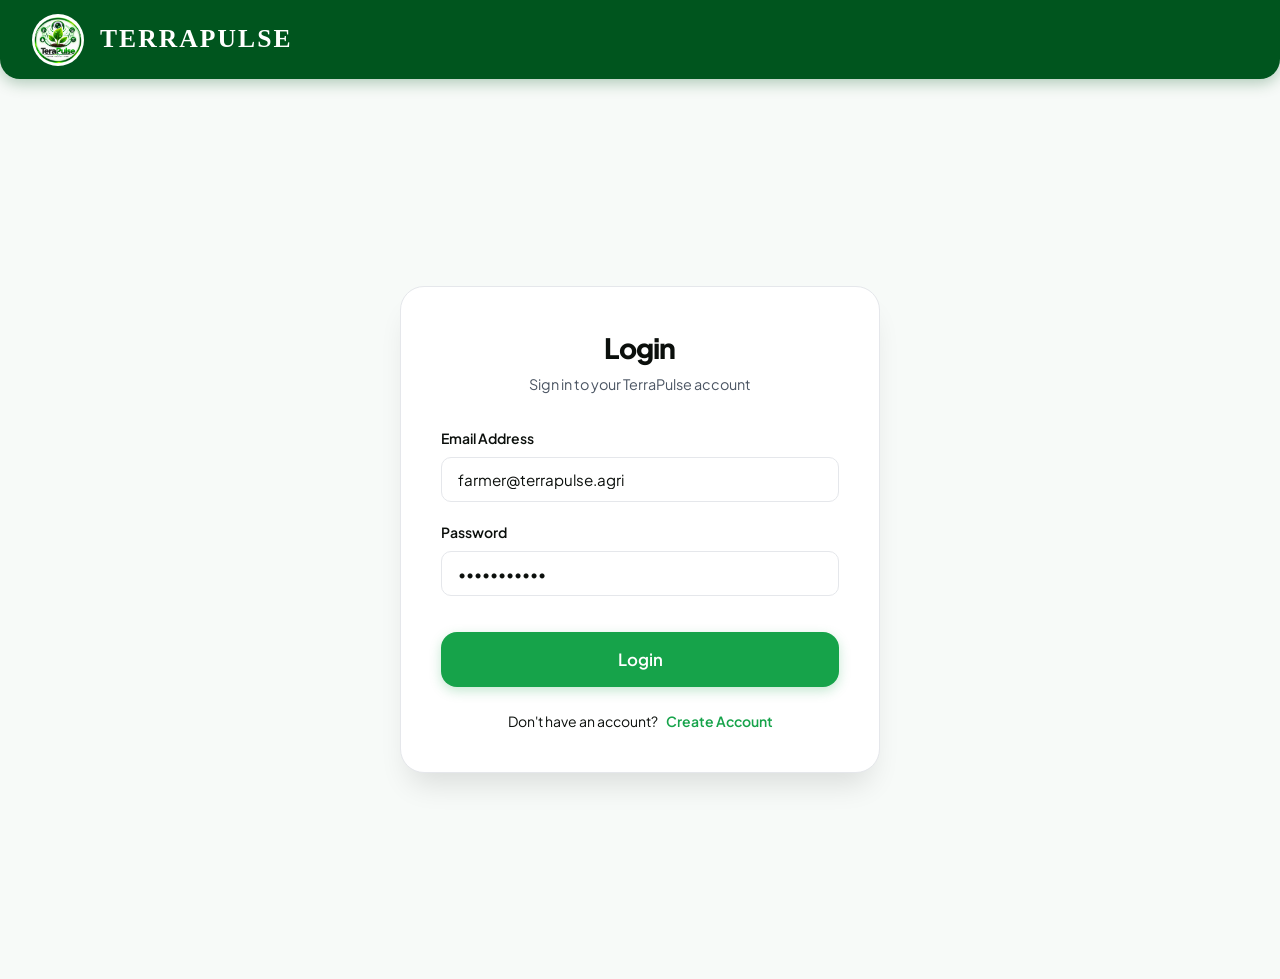
==== login.html @ d1101be7 "first commit - TerraPulse Smart Plant Health Monitoring" ====
<!DOCTYPE html>
<html lang="en">
<head>
  <meta charset="UTF-8">
  <meta name="viewport" content="width=device-width, initial-scale=1.0">
  <title>Login — TerraPulse 🌱</title>
  <link rel="stylesheet" href="css/variables.css">
  <link rel="stylesheet" href="css/global.css">
  <link rel="stylesheet" href="css/navbar.css">
  <link rel="stylesheet" href="css/auth.css">
  <link rel="stylesheet" href="css/responsive.css">
</head>
<body data-page="login">

  <!-- Header Banner -->
  <header class="app-header-banner">
    <a href="index.html" class="brand-wrapper">
      <img src="assets/logo.png" alt="TerraPulse Logo" class="brand-logo-img">
      <span class="brand-name-text">TERRAPULSE</span>
    </a>
  </header>

  <div class="auth-page">
    <div class="auth-card">
      <div class="auth-header">
        <h1 class="auth-title">Login</h1>
        <p class="auth-subtitle">Sign in to your TerraPulse account</p>
      </div>

      <form id="login-form" class="auth-form">
        <div class="form-group">
          <label for="email" class="form-label">Email Address</label>
          <input type="email" id="email" class="form-input" placeholder="farmer@terrapulse.agri" value="farmer@terrapulse.agri" required>
        </div>

        <div class="form-group">
          <label for="password" class="form-label">Password</label>
          <input type="password" id="password" class="form-input" placeholder="••••••••" value="password123" required>
        </div>

        <button type="submit" class="btn btn-primary btn-lg" style="width: 100%; margin-top: 1rem;">
          Login
        </button>

        <div class="auth-footer-links" style="justify-content: center; gap: 0.5rem; margin-top: 1.5rem;">
          <span>Don't have an account?</span>
          <a href="register.html" class="auth-link">Create Account</a>
        </div>
      </form>
    </div>
  </div>

  <script type="module" src="js/app.js"></script>
</body>
</html>
---- css/variables.css ----
/* TerraPulse - Design System Variables */

:root {
  /* Brand Color Palette */
  --color-primary: #16a34a;
  --color-primary-hover: #15803d;
  --color-primary-dark: #166534;
  --color-primary-light: #dcfce7;
  --color-primary-accent: #22c55e;
  --color-primary-glow: rgba(34, 197, 94, 0.25);

  /* Secondary & Neutral Colors */
  --color-white: #ffffff;
  --color-bg-light: #f7faf8;
  --color-surface-light: #ffffff;
  --color-surface-card: #ffffff;
  --color-border-light: #e5e7eb;
  --color-border-subtle: #f3f4f6;

  /* Typography & Text */
  --color-text-main: #0b0f0c;
  --color-text-secondary: #4b5563;
  --color-text-muted: #6b7280;
  --color-text-inverse: #ffffff;

  /* Status Colors */
  --color-status-good: #16a34a;
  --color-status-good-bg: #dcfce7;
  --color-status-good-border: #bbf7d0;

  --color-status-warning: #eab308;
  --color-status-warning-dark: #ca8a04;
  --color-status-warning-bg: #fef9c3;
  --color-status-warning-border: #fef08a;

  --color-status-critical: #ef4444;
  --color-status-critical-dark: #dc2626;
  --color-status-critical-bg: #fee2e2;
  --color-status-critical-border: #fecaca;

  /* Dark Theme Palette Overrides */
  --color-bg-dark: #0b0f0c;
  --color-surface-dark: #111814;
  --color-card-dark: #16201b;
  --color-border-dark: #223329;
  --color-text-dark-main: #f3f4f6;
  --color-text-dark-secondary: #9ca3af;

  /* Fonts */
  --font-family-base: 'Plus Jakarta Sans', 'Inter', -apple-system, BlinkMacSystemFont, 'Segoe UI', Roboto, sans-serif;
  --font-family-mono: 'JetBrains Mono', monospace;

  /* Elevation & Shadows */
  --shadow-sm: 0 1px 2px 0 rgba(0, 0, 0, 0.05);
  --shadow-md: 0 4px 6px -1px rgba(0, 0, 0, 0.07), 0 2px 4px -1px rgba(0, 0, 0, 0.04);
  --shadow-lg: 0 10px 25px -5px rgba(0, 0, 0, 0.08), 0 8px 10px -6px rgba(0, 0, 0, 0.04);
  --shadow-xl: 0 20px 30px -10px rgba(0, 0, 0, 0.12);
  --shadow-glow: 0 0 20px rgba(34, 197, 94, 0.3);

  /* Radius */
  --radius-sm: 6px;
  --radius-md: 10px;
  --radius-lg: 16px;
  --radius-xl: 24px;
  --radius-full: 9999px;

  /* Transitions */
  --transition-fast: 0.15s ease;
  --transition-normal: 0.25s cubic-bezier(0.4, 0, 0.2, 1);
  --transition-smooth: 0.35s cubic-bezier(0.16, 1, 0.3, 1);

  /* Layout dimensions */
  --sidebar-width: 260px;
  --navbar-height: 72px;
}

/* Dark Mode Theme Class */
[data-theme="dark"] {
  --color-bg-light: #0b0f0c;
  --color-surface-light: #111814;
  --color-surface-card: #16201b;
  --color-border-light: #223329;
  --color-border-subtle: #1c2b23;
  --color-text-main: #f3f4f6;
  --color-text-secondary: #9ca3af;
  --color-text-muted: #6b7280;
  --shadow-md: 0 4px 12px rgba(0, 0, 0, 0.4);
  --shadow-lg: 0 10px 30px rgba(0, 0, 0, 0.6);
}
---- css/global.css ----
/* TerraPulse Global Styles */
@import url('https://fonts.googleapis.com/css2?family=Plus+Jakarta+Sans:wght@300;400;500;600;700;800&display=swap');

*, *::before, *::after {
  box-sizing: border-box;
  margin: 0;
  padding: 0;
}

html, body {
  font-family: var(--font-family-base);
  background-color: var(--color-bg-light);
  color: var(--color-text-main);
  line-height: 1.5;
  -webkit-font-smoothing: antialiased;
  -moz-osx-font-smoothing: grayscale;
  min-height: 100vh;
  transition: background-color var(--transition-normal), color var(--transition-normal);
}

a {
  color: inherit;
  text-decoration: none;
}

button, input, select, textarea {
  font-family: inherit;
  font-size: inherit;
}

/* Page Layout Wrappers */
.app-container {
  display: flex;
  min-height: 100vh;
}

.main-content {
  flex: 1;
  margin-left: var(--sidebar-width);
  padding: 2rem;
  min-height: 100vh;
  display: flex;
  flex-direction: column;
  gap: 2rem;
  transition: margin-left var(--transition-smooth);
}

.page-header {
  display: flex;
  justify-content: space-between;
  align-items: center;
  flex-wrap: wrap;
  gap: 1rem;
}

.page-title {
  font-size: 1.875rem;
  font-weight: 800;
  color: var(--color-text-main);
  letter-spacing: -0.025em;
  display: flex;
  align-items: center;
  gap: 0.75rem;
}

.page-subtitle {
  font-size: 0.95rem;
  color: var(--color-text-secondary);
  margin-top: 0.25rem;
}

/* Standard Card Container */
.card {
  background-color: var(--color-surface-card);
  border: 1px solid var(--color-border-light);
  border-radius: var(--radius-lg);
  padding: 1.5rem;
  box-shadow: var(--shadow-md);
  transition: transform var(--transition-fast), box-shadow var(--transition-fast), border-color var(--transition-fast);
}

.card:hover {
  box-shadow: var(--shadow-lg);
}

.card-title {
  font-size: 1.15rem;
  font-weight: 700;
  color: var(--color-text-main);
  margin-bottom: 1rem;
  display: flex;
  align-items: center;
  gap: 0.5rem;
}

/* Button UI Components */
.btn {
  display: inline-flex;
  align-items: center;
  justify-content: center;
  gap: 0.5rem;
  padding: 0.75rem 1.5rem;
  font-size: 0.95rem;
  font-weight: 600;
  border-radius: var(--radius-md);
  border: 1px solid transparent;
  cursor: pointer;
  transition: all var(--transition-fast);
  user-select: none;
}

.btn-primary {
  background-color: var(--color-primary);
  color: var(--color-white);
  box-shadow: 0 4px 12px rgba(22, 163, 74, 0.25);
}

.btn-primary:hover {
  background-color: var(--color-primary-hover);
  box-shadow: 0 6px 16px rgba(22, 163, 74, 0.35);
  transform: translateY(-1px);
}

.btn-secondary {
  background-color: var(--color-surface-card);
  border-color: var(--color-border-light);
  color: var(--color-text-main);
}

.btn-secondary:hover {
  background-color: var(--color-primary-light);
  border-color: var(--color-primary-accent);
  color: var(--color-primary-dark);
}

.btn-outline {
  background-color: transparent;
  border: 1.5px solid var(--color-primary);
  color: var(--color-primary);
}

.btn-outline:hover {
  background-color: var(--color-primary);
  color: var(--color-white);
}

.btn-danger {
  background-color: var(--color-status-critical);
  color: var(--color-white);
}

.btn-danger:hover {
  background-color: var(--color-status-critical-dark);
}

.btn-sm {
  padding: 0.5rem 1rem;
  font-size: 0.85rem;
  border-radius: var(--radius-sm);
}

.btn-lg {
  padding: 1rem 2rem;
  font-size: 1.05rem;
  border-radius: var(--radius-lg);
}

/* Status Badges */
.badge {
  display: inline-flex;
  align-items: center;
  gap: 0.375rem;
  padding: 0.25rem 0.75rem;
  font-size: 0.75rem;
  font-weight: 700;
  border-radius: var(--radius-full);
  text-transform: uppercase;
  letter-spacing: 0.05em;
}

.badge-good {
  background-color: var(--color-status-good-bg);
  color: var(--color-status-good);
  border: 1px solid var(--color-status-good-border);
}

.badge-warning {
  background-color: var(--color-status-warning-bg);
  color: var(--color-status-warning-dark);
  border: 1px solid var(--color-status-warning-border);
}

.badge-critical {
  background-color: var(--color-status-critical-bg);
  color: var(--color-status-critical-dark);
  border: 1px solid var(--color-status-critical-border);
}

/* Pulse Dot */
.pulse-dot {
  width: 8px;
  height: 8px;
  border-radius: 50%;
  background-color: var(--color-status-good);
  box-shadow: 0 0 0 rgba(34, 197, 94, 0.4);
  animation: pulse-ring 1.8s infinite;
}

@keyframes pulse-ring {
  0% {
    box-shadow: 0 0 0 0 rgba(34, 197, 94, 0.7);
  }
  70% {
    box-shadow: 0 0 0 8px rgba(34, 197, 94, 0);
  }
  100% {
    box-shadow: 0 0 0 0 rgba(34, 197, 94, 0);
  }
}

/* Form Styling */
.form-group {
  display: flex;
  flex-direction: column;
  gap: 0.5rem;
  margin-bottom: 1.25rem;
}

.form-label {
  font-size: 0.875rem;
  font-weight: 600;
  color: var(--color-text-main);
}

.form-input {
  width: 100%;
  padding: 0.75rem 1rem;
  font-size: 0.95rem;
  background-color: var(--color-surface-card);
  border: 1px solid var(--color-border-light);
  border-radius: var(--radius-md);
  color: var(--color-text-main);
  outline: none;
  transition: border-color var(--transition-fast), box-shadow var(--transition-fast);
}

.form-input:focus {
  border-color: var(--color-primary);
  box-shadow: 0 0 0 3px var(--color-primary-glow);
}

/* Toast Notifications Container */
#toast-container {
  position: fixed;
  bottom: 2rem;
  right: 2rem;
  display: flex;
  flex-direction: column;
  gap: 0.75rem;
  z-index: 9999;
  pointer-events: none;
}

.toast {
  pointer-events: auto;
  min-width: 300px;
  max-width: 450px;
  background-color: var(--color-surface-card);
  border: 1px solid var(--color-border-light);
  border-left: 4px solid var(--color-primary);
  padding: 1rem 1.25rem;
  border-radius: var(--radius-md);
  box-shadow: var(--shadow-xl);
  display: flex;
  align-items: center;
  gap: 0.75rem;
  animation: slide-in-right 0.3s ease-out forwards;
}

.toast-success { border-left-color: var(--color-primary); }
.toast-warning { border-left-color: var(--color-status-warning); }
.toast-error { border-left-color: var(--color-status-critical); }

@keyframes slide-in-right {
  from { transform: translateX(100%); opacity: 0; }
  to { transform: translateX(0); opacity: 1; }
}

/* Utility Animations */
.animate-spin {
  animation: spin 1s linear infinite;
}

@keyframes spin {
  from { transform: rotate(0deg); }
  to { transform: rotate(360deg); }
}
---- css/navbar.css ----
/* TerraPulse Navigation Bar (Ref Images 1-4 Alignment) */

.app-header-banner {
  background-color: #00551e;
  padding: 0.85rem 2rem;
  display: flex;
  align-items: center;
  justify-content: space-between;
  border-bottom-left-radius: 20px;
  border-bottom-right-radius: 20px;
  box-shadow: 0 4px 15px rgba(0, 85, 30, 0.3);
  position: sticky;
  top: 0;
  z-index: 1000;
}

.brand-wrapper {
  display: flex;
  align-items: center;
  gap: 1rem;
}

.brand-logo-img {
  width: 52px;
  height: 52px;
  object-fit: contain;
  border-radius: 50%;
  background: white;
  padding: 2px;
}

.brand-name-text {
  font-family: 'Georgia', 'Times New Roman', serif;
  font-size: 1.6rem;
  font-weight: 800;
  color: #ffffff;
  letter-spacing: 0.08em;
  text-transform: uppercase;
}

.app-nav-links {
  display: flex;
  align-items: center;
  gap: 2.5rem;
  list-style: none;
}

.app-nav-link {
  font-size: 0.95rem;
  font-weight: 800;
  color: #ffffff;
  text-transform: uppercase;
  letter-spacing: 0.06em;
  transition: opacity 0.2s ease;
}

.app-nav-link:hover, .app-nav-link.active {
  opacity: 0.85;
  text-decoration: underline;
  text-underline-offset: 4px;
}

.user-avatar-circle {
  width: 48px;
  height: 48px;
  border-radius: 50%;
  background-color: #d1d5db;
  color: #374151;
  font-size: 1.4rem;
  font-weight: 800;
  display: flex;
  align-items: center;
  justify-content: center;
  box-shadow: inset 0 2px 4px rgba(0,0,0,0.1);
  text-transform: uppercase;
}
---- css/auth.css ----
/* TerraPulse Authentication Pages CSS */

.auth-page {
  min-height: 100vh;
  display: flex;
  align-items: center;
  justify-content: center;
  background-color: var(--color-bg-light);
  padding: 2rem 1rem;
}

.auth-card {
  width: 100%;
  max-width: 480px;
  background-color: var(--color-surface-card);
  border: 1px solid var(--color-border-light);
  border-radius: var(--radius-xl);
  padding: 2.5rem;
  box-shadow: var(--shadow-xl);
}

.auth-header {
  text-align: center;
  margin-bottom: 2rem;
}

.auth-logo {
  height: 48px;
  width: auto;
  margin-bottom: 1rem;
}

.auth-title {
  font-size: 1.75rem;
  font-weight: 800;
  color: var(--color-text-main);
  letter-spacing: -0.025em;
}

.auth-subtitle {
  font-size: 0.9rem;
  color: var(--color-text-secondary);
  margin-top: 0.35rem;
}

.auth-form {
  display: flex;
  flex-direction: column;
}

.auth-footer-links {
  display: flex;
  align-items: center;
  justify-content: space-between;
  margin-top: 1.5rem;
  font-size: 0.875rem;
}

.auth-link {
  color: var(--color-primary);
  font-weight: 600;
  transition: color var(--transition-fast);
}

.auth-link:hover {
  color: var(--color-primary-hover);
  text-decoration: underline;
}

/* Password Strength Indicator */
.password-strength-bar {
  height: 4px;
  background-color: var(--color-border-light);
  border-radius: var(--radius-full);
  margin-top: 0.5rem;
  overflow: hidden;
}

.password-strength-fill {
  height: 100%;
  width: 0%;
  transition: width 0.3s ease, background-color 0.3s ease;
}

.strength-weak { width: 33%; background-color: var(--color-status-critical); }
.strength-medium { width: 66%; background-color: var(--color-status-warning); }
.strength-strong { width: 100%; background-color: var(--color-status-good); }

.strength-label {
  font-size: 0.75rem;
  color: var(--color-text-muted);
  margin-top: 0.25rem;
}

.checkbox-group {
  display: flex;
  align-items: center;
  gap: 0.5rem;
  font-size: 0.875rem;
  color: var(--color-text-secondary);
}

.checkbox-group input[type="checkbox"] {
  accent-color: var(--color-primary);
  width: 16px;
  height: 16px;
}
---- css/responsive.css ----
/* TerraPulse Responsive Media Queries */

@media (max-width: 1024px) {
  .hero-section {
    grid-template-columns: 1fr;
    text-align: center;
    gap: 3rem;
  }

  .hero-subtitle {
    margin-left: auto;
    margin-right: auto;
  }

  .hero-buttons {
    justify-content: center;
  }

  .disease-result-layout {
    grid-template-columns: 1fr;
  }

  .charts-grid {
    grid-template-columns: 1fr;
  }

  .health-overview-card {
    grid-template-columns: 1fr;
  }
}

@media (max-width: 768px) {
  .app-sidebar {
    display: none; /* Hidden on mobile, replaced by bottom bar */
  }

  .main-content {
    margin-left: 0;
    padding: 1.25rem;
    padding-bottom: 5rem; /* Clearance for bottom nav bar */
  }

  .mobile-bottom-nav {
    display: flex;
  }

  .public-navbar .nav-menu {
    display: none; /* Simple mobile header */
  }

  .hero-title {
    font-size: 2.25rem;
  }

  .footer-content {
    grid-template-columns: 1fr;
    gap: 2rem;
  }

  .page-header {
    flex-direction: column;
    align-items: flex-start;
  }

  .monitoring-grid {
    grid-template-columns: 1fr;
  }
}
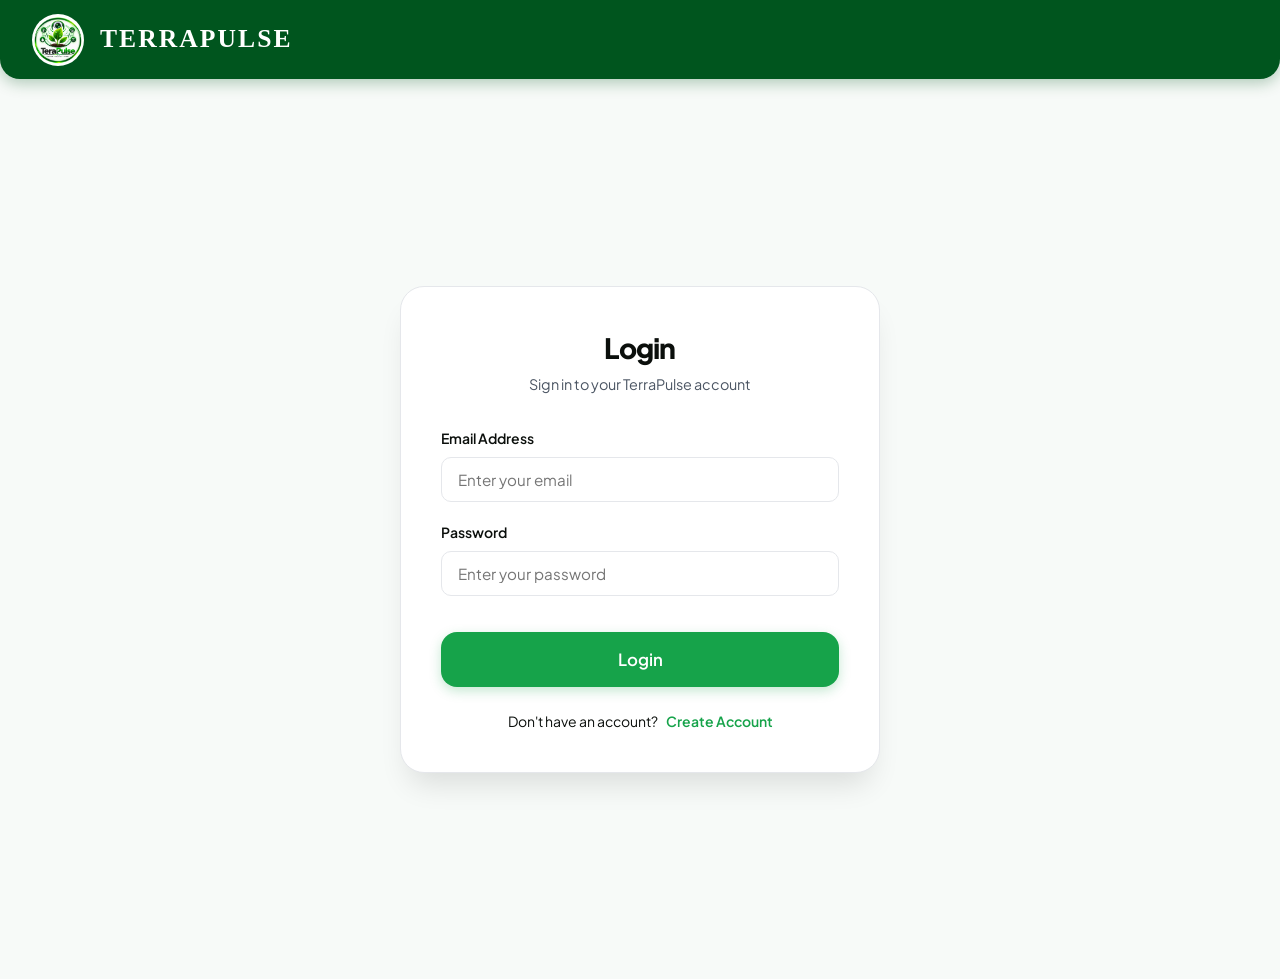
==== commit ce20741c: "Fix Create Account empty inputs, button feedback, and EmailJS OTP flow" ====
--- a/login.html
+++ b/login.html
@@ -27,15 +27,15 @@
         <p class="auth-subtitle">Sign in to your TerraPulse account</p>
       </div>
 
-      <form id="login-form" class="auth-form">
+      <form id="login-form" class="auth-form" autocomplete="off">
         <div class="form-group">
           <label for="email" class="form-label">Email Address</label>
-          <input type="email" id="email" class="form-input" placeholder="farmer@terrapulse.agri" value="farmer@terrapulse.agri" required>
+          <input type="email" id="email" class="form-input" placeholder="Enter your email" required value="">
         </div>
 
         <div class="form-group">
           <label for="password" class="form-label">Password</label>
-          <input type="password" id="password" class="form-input" placeholder="••••••••" value="password123" required>
+          <input type="password" id="password" class="form-input" placeholder="Enter your password" required value="">
         </div>
 
         <button type="submit" class="btn btn-primary btn-lg" style="width: 100%; margin-top: 1rem;">
